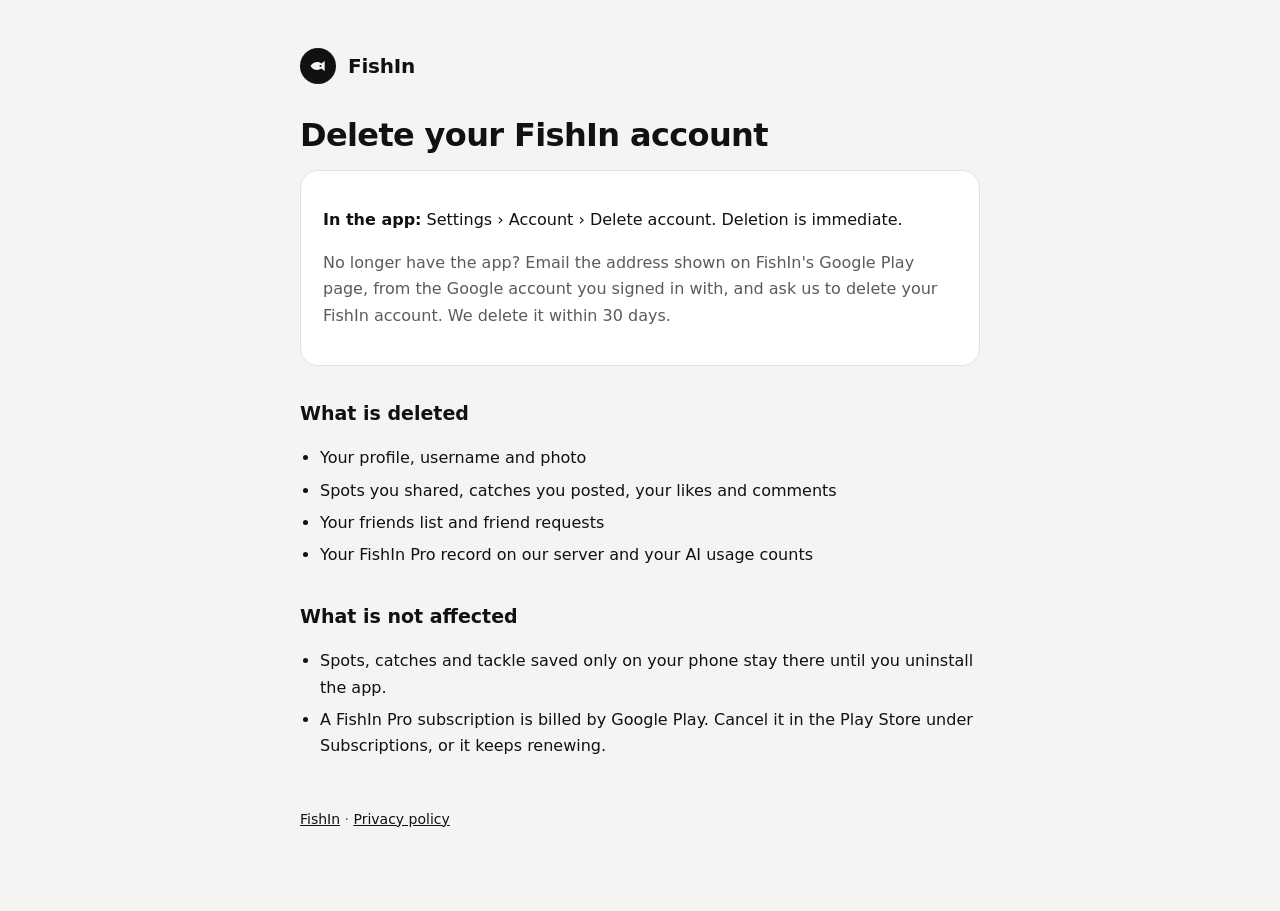
==== delete-account.html @ 6ff92817 "FishIn website: privacy policy and account deletion Co-Authored-By: Claude Opus 5.5 <noreply@anthrop" ====
<!doctype html>
<html lang="en">
<head>
<meta charset="utf-8">
<meta name="viewport" content="width=device-width, initial-scale=1">
<title>Delete your account · FishIn</title>
<link rel="stylesheet" href="style.css">
</head>
<body>
<main>
  <header>
    <div class="mark"><svg viewBox="0 0 24 24" aria-hidden="true"><path d="M3 12c3-5 9-6 13-3l4-3v12l-4-3c-4 3-10 2-13-3zm12-1.2a1.2 1.2 0 1 0 0 2.4 1.2 1.2 0 0 0 0-2.4z"/></svg></div>
    <a href="./">FishIn</a>
  </header>
  <h1>Delete your FishIn account</h1>

  <div class="card">
    <p><b>In the app:</b> Settings › Account › Delete account. Deletion is immediate.</p>
    <p class="muted">No longer have the app? Email the address shown on FishIn's Google Play page, from the Google account you
    signed in with, and ask us to delete your FishIn account. We delete it within 30 days.</p>
  </div>

  <h2>What is deleted</h2>
  <ul>
    <li>Your profile, username and photo</li>
    <li>Spots you shared, catches you posted, your likes and comments</li>
    <li>Your friends list and friend requests</li>
    <li>Your FishIn Pro record on our server and your AI usage counts</li>
  </ul>

  <h2>What is not affected</h2>
  <ul>
    <li>Spots, catches and tackle saved only on your phone stay there until you uninstall the app.</li>
    <li>A FishIn Pro subscription is billed by Google Play. Cancel it in the Play Store under Subscriptions, or it keeps renewing.</li>
  </ul>

  <footer><a href="./">FishIn</a> · <a href="privacy.html">Privacy policy</a></footer>
</main>
</body>
</html>
---- style.css ----
:root { --bg: #f4f4f2; --surface: #ffffff; --text: #111112; --muted: #5a5a5f; --line: #e2e2e0; --accent: #111112; }
@media (prefers-color-scheme: dark) {
  :root { --bg: #0a0a0b; --surface: #151516; --text: #f2f2f2; --muted: #a1a1a6; --line: #2a2a2c; --accent: #f2f2f2; }
}
* { box-sizing: border-box; }
body { margin: 0; background: var(--bg); color: var(--text); font: 16px/1.65 system-ui, -apple-system, "Segoe UI", Roboto, sans-serif; }
main { max-width: 720px; margin: 0 auto; padding: 48px 20px 80px; }
header { display: flex; align-items: center; gap: 12px; margin-bottom: 32px; }
header a { color: var(--text); text-decoration: none; font-weight: 700; font-size: 20px; letter-spacing: -0.01em; }
.mark { width: 36px; height: 36px; border-radius: 50%; background: var(--accent); display: grid; place-items: center; }
.mark svg { width: 20px; height: 20px; fill: var(--bg); }
h1 { font-size: 32px; line-height: 1.2; letter-spacing: -0.02em; margin: 0 0 8px; }
h2 { font-size: 19px; margin: 32px 0 8px; }
p, li { color: var(--text); }
.muted { color: var(--muted); }
ul { padding-left: 20px; }
li { margin: 6px 0; }
a { color: var(--text); }
.card { background: var(--surface); border: 1px solid var(--line); border-radius: 18px; padding: 20px 22px; margin: 16px 0; }
.links { display: grid; gap: 12px; margin-top: 24px; }
.links a { display: block; background: var(--surface); border: 1px solid var(--line); border-radius: 16px; padding: 16px 18px; text-decoration: none; font-weight: 600; }
.links a span { display: block; font-weight: 400; color: var(--muted); font-size: 14px; }
footer { margin-top: 48px; color: var(--muted); font-size: 14px; }
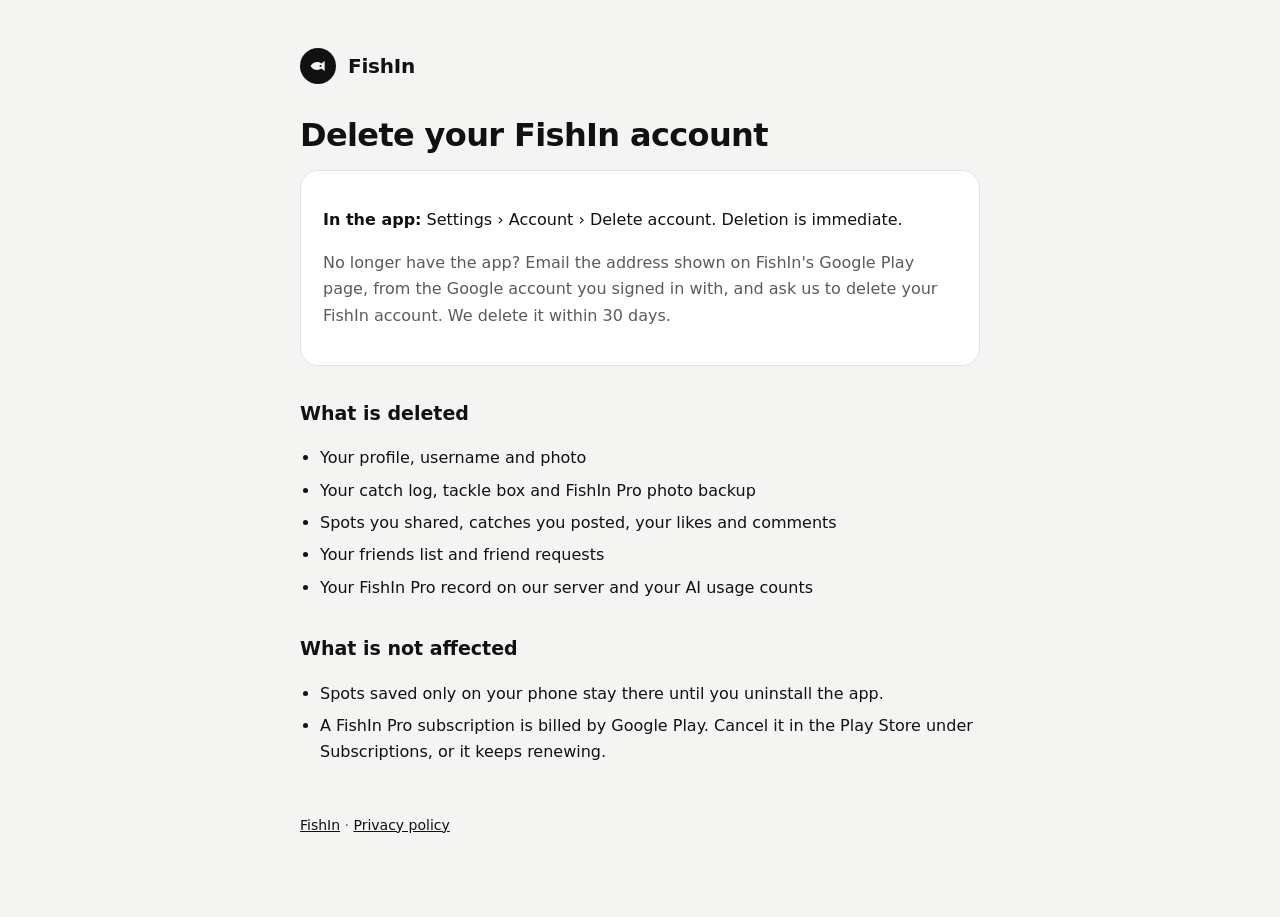
==== commit 0d5eb713: "Privacy policy: catch log and tackle box saved to the account; Pro photo backup" ====
--- a/delete-account.html
+++ b/delete-account.html
@@ -23,6 +23,7 @@
   <h2>What is deleted</h2>
   <ul>
     <li>Your profile, username and photo</li>
+    <li>Your catch log, tackle box and FishIn Pro photo backup</li>
     <li>Spots you shared, catches you posted, your likes and comments</li>
     <li>Your friends list and friend requests</li>
     <li>Your FishIn Pro record on our server and your AI usage counts</li>
@@ -30,7 +31,7 @@
 
   <h2>What is not affected</h2>
   <ul>
-    <li>Spots, catches and tackle saved only on your phone stay there until you uninstall the app.</li>
+    <li>Spots saved only on your phone stay there until you uninstall the app.</li>
     <li>A FishIn Pro subscription is billed by Google Play. Cancel it in the Play Store under Subscriptions, or it keeps renewing.</li>
   </ul>
 
